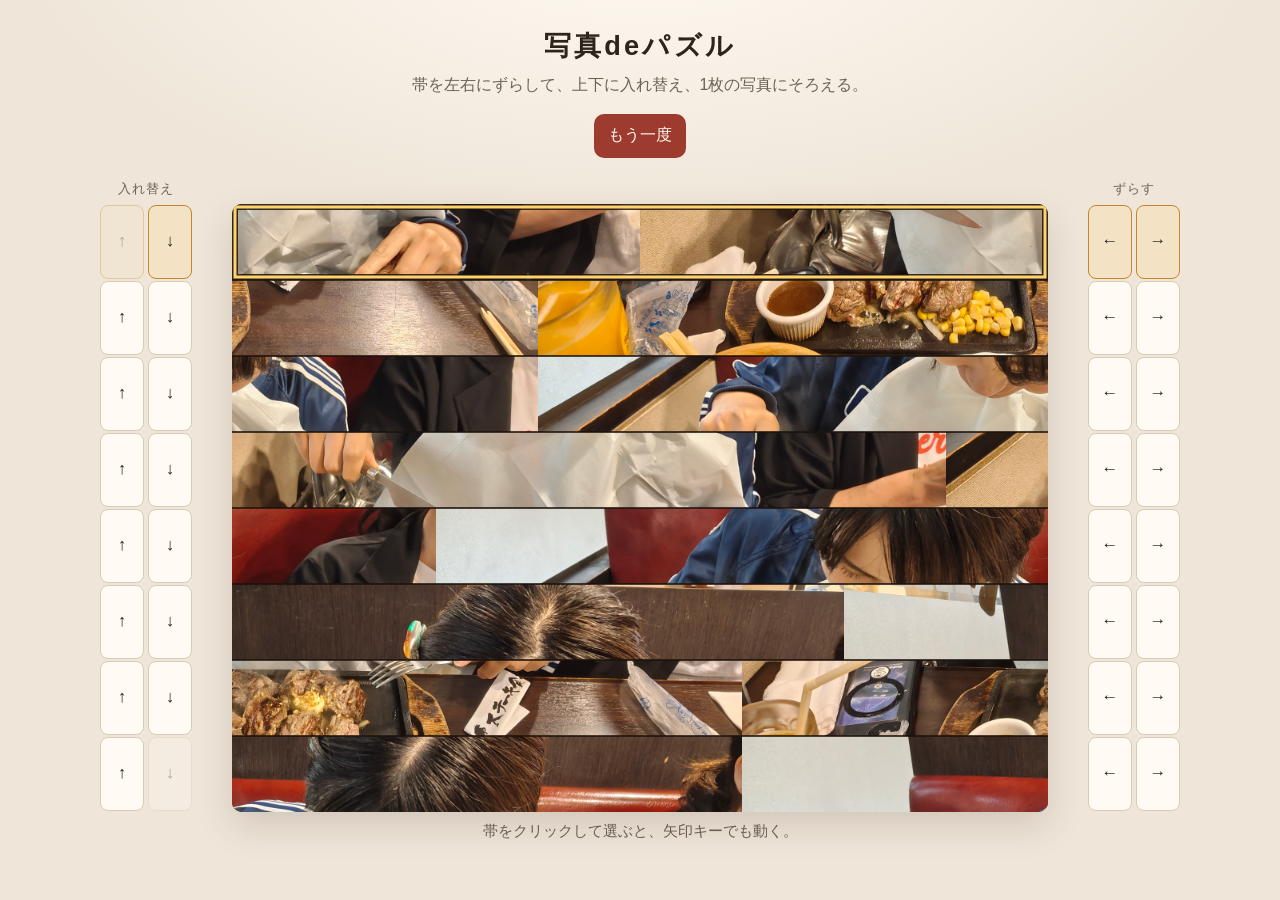
==== index.html @ 428641e6 "Publish the strip puzzle so it can be opened from outside this PC. Co-authored-by: Cursor <cursorage" ====
<!DOCTYPE html>
<html lang="ja">
<head>
  <meta charset="UTF-8">
  <meta name="viewport" content="width=device-width, initial-scale=1">
  <title>写真deパズル</title>
  <link rel="stylesheet" href="styles.css">
</head>
<body>
  <div class="app">
    <header>
      <h1>写真deパズル</h1>
      <p class="lede">帯を左右にずらして、上下に入れ替え、1枚の写真にそろえる。</p>
      <div class="toolbar">
        <label class="photo-field" id="photo-field">
          <span>写真</span>
          <select id="photo"></select>
        </label>
        <button type="button" id="restart" class="restart" disabled>もう一度</button>
      </div>
    </header>

    <p id="message" class="message" hidden></p>

    <div class="stage" id="stage">
      <div class="col">
        <div class="col-head">入れ替え</div>
        <div class="side" id="side-move"></div>
      </div>
      <div class="board-col" id="board-col">
        <div class="col-head spacer" aria-hidden="true"></div>
        <div class="board">
          <canvas id="board" width="640" height="480" aria-label="パズルの盤面"></canvas>
          <div id="clear" class="clear" hidden>できた</div>
        </div>
      </div>
      <div class="col">
        <div class="col-head">ずらす</div>
        <div class="side" id="side-shift"></div>
      </div>
    </div>

    <div class="mobile-controls" id="mobile-controls">
      <button type="button" data-act="up" aria-label="選択中の帯を上と入れ替える">↑</button>
      <button type="button" data-act="down" aria-label="選択中の帯を下と入れ替える">↓</button>
      <button type="button" data-act="left" aria-label="選択中の帯を左へずらす">←</button>
      <button type="button" data-act="right" aria-label="選択中の帯を右へずらす">→</button>
    </div>

    <p class="hint">帯をクリックして選ぶと、矢印キーでも動く。</p>
  </div>
  <script src="photos.js"></script>
  <script src="game.js"></script>
</body>
</html>
---- styles.css ----
:root {
  --bg: #efe6d9;
  --ink: #2c241d;
  --muted: #6d6258;
  --accent: #9c3b2e;
  --paper: #fffaf3;
  --line: #d9cbb8;
  --gold: #c9842a;
  --gold-soft: #f4e2c4;
}

* {
  box-sizing: border-box;
}

body {
  margin: 0;
  min-height: 100vh;
  color: var(--ink);
  background:
    radial-gradient(900px 420px at 50% -8%, #fffaf3, transparent 70%),
    var(--bg);
  font-family: "Yu Gothic UI", "Yu Gothic", "Hiragino Sans", Meiryo, sans-serif;
}

button,
select {
  font: inherit;
  color: inherit;
}

.app {
  min-height: 100vh;
  display: flex;
  flex-direction: column;
  align-items: center;
  padding: 28px 16px 36px;
}

header {
  text-align: center;
}

h1 {
  margin: 0;
  font-size: 1.7rem;
  font-weight: 700;
  letter-spacing: 0.12em;
}

.lede,
.hint {
  margin: 8px 0 0;
  color: var(--muted);
  line-height: 1.6;
  text-wrap: balance;
}

.hint {
  font-size: 0.92rem;
}

.mobile-controls {
  display: none;
}

.toolbar {
  display: flex;
  justify-content: center;
  align-items: center;
  gap: 10px;
  margin-top: 16px;
}

.photo-field {
  display: flex;
  align-items: center;
  gap: 8px;
}

.photo-field[hidden] {
  display: none;
}

select,
.restart {
  min-height: 44px;
  border-radius: 10px;
  border: 1px solid var(--line);
  background: var(--paper);
  padding: 0 14px;
}

.restart {
  background: var(--accent);
  color: #fffaf3;
  border: none;
  cursor: pointer;
}

.restart:disabled {
  opacity: 0.45;
  cursor: default;
}

.restart:hover:not(:disabled) {
  filter: brightness(1.08);
}

.message {
  margin: 14px 0 0;
  color: var(--accent);
}

.stage {
  width: min(1080px, 100%);
  margin-top: 18px;
  display: grid;
  grid-template-columns: auto minmax(0, 1fr) auto;
  column-gap: 10px;
  align-items: start;
}

.col-head {
  height: 28px;
  display: flex;
  align-items: flex-end;
  justify-content: center;
  padding-bottom: 6px;
  color: var(--muted);
  font-size: 0.82rem;
  letter-spacing: 0.08em;
}

.col-head.spacer {
  visibility: hidden;
}

.side {
  display: flex;
  flex-direction: column;
}

.pair {
  flex: 1 1 0;
  display: flex;
  gap: 4px;
  min-height: 0;
  padding: 1px 0;
}

.pair button {
  flex: 1;
  min-width: 44px;
  border: 1px solid var(--line);
  border-radius: 8px;
  background: var(--paper);
  cursor: pointer;
  font-size: 1.05rem;
  line-height: 1;
  user-select: none;
  touch-action: manipulation;
}

.pair.is-selected button {
  background: var(--gold-soft);
  border-color: var(--gold);
}

.pair button:hover:not(:disabled) {
  border-color: var(--gold);
}

.pair button:focus-visible,
.mobile-controls button:focus-visible,
.restart:focus-visible,
select:focus-visible {
  outline: 2px solid var(--gold);
  outline-offset: 2px;
}

.pair button:disabled {
  opacity: 0.32;
  cursor: default;
}

.board {
  position: relative;
  width: fit-content;
  margin: 0 auto;
  border-radius: 10px;
  overflow: hidden;
  box-shadow: 0 14px 36px rgba(55, 32, 16, 0.16);
  background: #2a211c;
}

canvas {
  display: block;
  max-width: 100%;
}

.clear {
  position: absolute;
  left: 0;
  right: 0;
  bottom: 0;
  height: 30%;
  display: flex;
  align-items: flex-end;
  justify-content: center;
  padding-bottom: 6%;
  background: linear-gradient(to top, rgba(24, 14, 10, 0.78), rgba(24, 14, 10, 0));
  color: #fffaf3;
  font-size: clamp(2rem, 5vw, 3.1rem);
  font-weight: 700;
  letter-spacing: 0.28em;
  text-indent: 0.28em;
  pointer-events: none;
  animation: rise 0.45s ease;
}

.clear[hidden] {
  display: none;
}

@keyframes rise {
  from {
    opacity: 0;
    transform: translateY(10px);
  }
  to {
    opacity: 1;
    transform: none;
  }
}

@media (max-width: 640px) {
  .app {
    padding: 18px 10px 24px;
  }

  h1 {
    font-size: 1.35rem;
  }

  .pair button {
    min-width: 36px;
    font-size: 0.95rem;
  }

  .stage {
    column-gap: 6px;
  }
}

@media (max-width: 560px) {
  .col {
    display: none;
  }

  .board-col .col-head {
    display: none;
  }

  .stage {
    grid-template-columns: 1fr;
  }

  .mobile-controls {
    display: flex;
    gap: 8px;
    width: min(520px, 100%);
    margin-top: 12px;
  }

  .mobile-controls button {
    flex: 1;
    min-height: 52px;
    border: 1px solid var(--line);
    border-radius: 12px;
    background: var(--paper);
    font-size: 1.35rem;
    cursor: pointer;
    touch-action: manipulation;
  }

  .mobile-controls button:disabled {
    opacity: 0.32;
    cursor: default;
  }
}

@media (prefers-reduced-motion: reduce) {
  .clear {
    animation: none;
  }
}
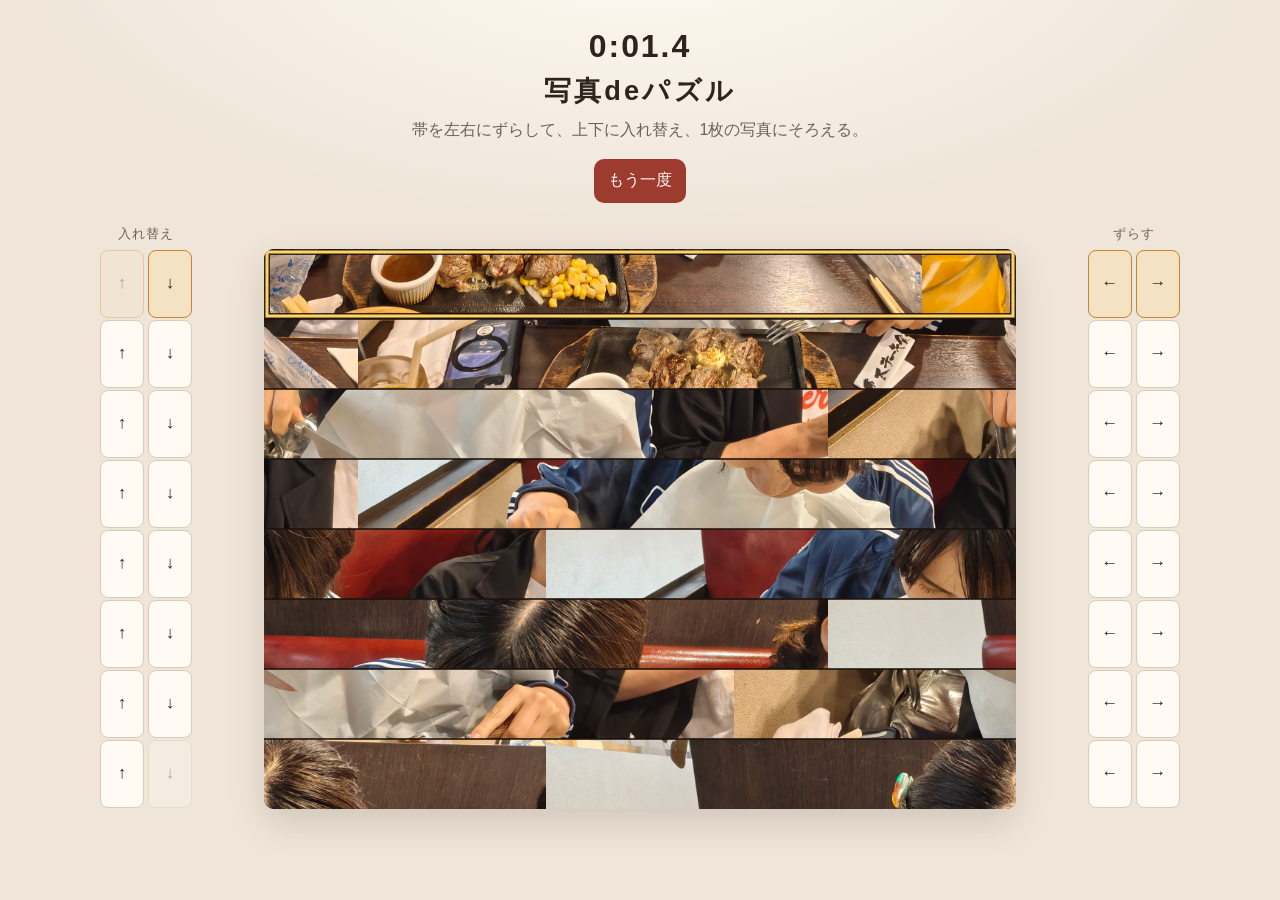
==== commit a845bc61: "Show a stopwatch at the top that stops when the photo is complete. Co-authored-by: Cursor <cursorage" ====
--- a/index.html
+++ b/index.html
@@ -4,11 +4,12 @@
   <meta charset="UTF-8">
   <meta name="viewport" content="width=device-width, initial-scale=1">
   <title>写真deパズル</title>
-  <link rel="stylesheet" href="styles.css">
+  <link rel="stylesheet" href="styles.css?v=2">
 </head>
 <body>
   <div class="app">
     <header>
+      <p class="timer" id="timer">0:00.0</p>
       <h1>写真deパズル</h1>
       <p class="lede">帯を左右にずらして、上下に入れ替え、1枚の写真にそろえる。</p>
       <div class="toolbar">
@@ -46,10 +47,8 @@
       <button type="button" data-act="left" aria-label="選択中の帯を左へずらす">←</button>
       <button type="button" data-act="right" aria-label="選択中の帯を右へずらす">→</button>
     </div>
-
-    <p class="hint">帯をクリックして選ぶと、矢印キーでも動く。</p>
   </div>
   <script src="photos.js"></script>
-  <script src="game.js"></script>
+  <script src="game.js?v=2"></script>
 </body>
 </html>
--- a/styles.css
+++ b/styles.css
@@ -48,16 +48,23 @@
   letter-spacing: 0.12em;
 }
 
-.lede,
-.hint {
+.lede {
   margin: 8px 0 0;
   color: var(--muted);
   line-height: 1.6;
   text-wrap: balance;
 }
 
-.hint {
-  font-size: 0.92rem;
+.timer {
+  margin: 0 0 8px;
+  font-size: 2rem;
+  font-weight: 700;
+  font-variant-numeric: tabular-nums;
+  letter-spacing: 0.06em;
+}
+
+.timer.is-stopped {
+  color: var(--accent);
 }
 
 .mobile-controls {
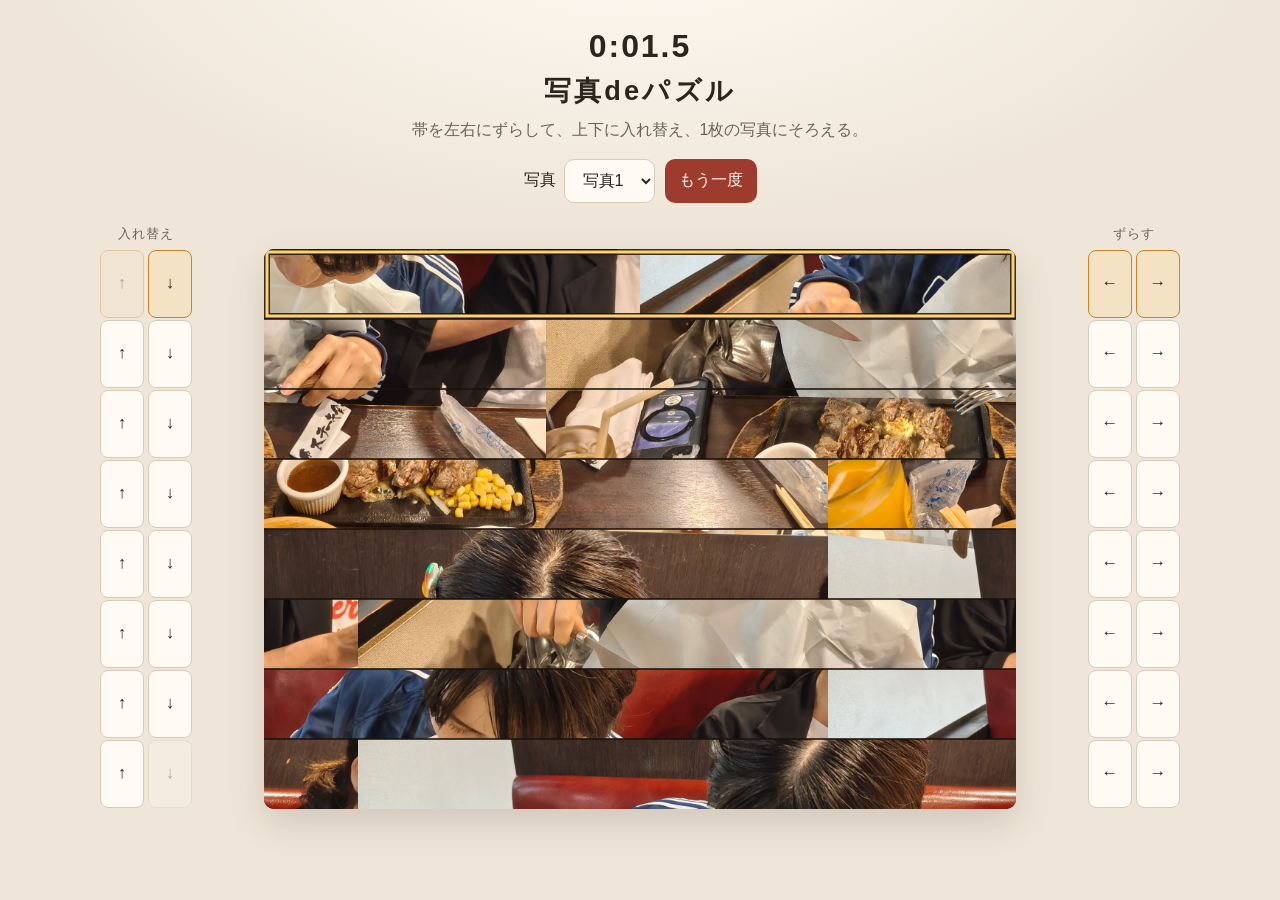
==== commit 8323f082: "Add the second photo so it can be chosen in the puzzle. Co-authored-by: Cursor <cursoragent@cursor.c" ====
--- a/index.html
+++ b/index.html
@@ -48,7 +48,7 @@
       <button type="button" data-act="right" aria-label="選択中の帯を右へずらす">→</button>
     </div>
   </div>
-  <script src="photos.js"></script>
+  <script src="photos.js?v=2"></script>
   <script src="game.js?v=2"></script>
 </body>
 </html>
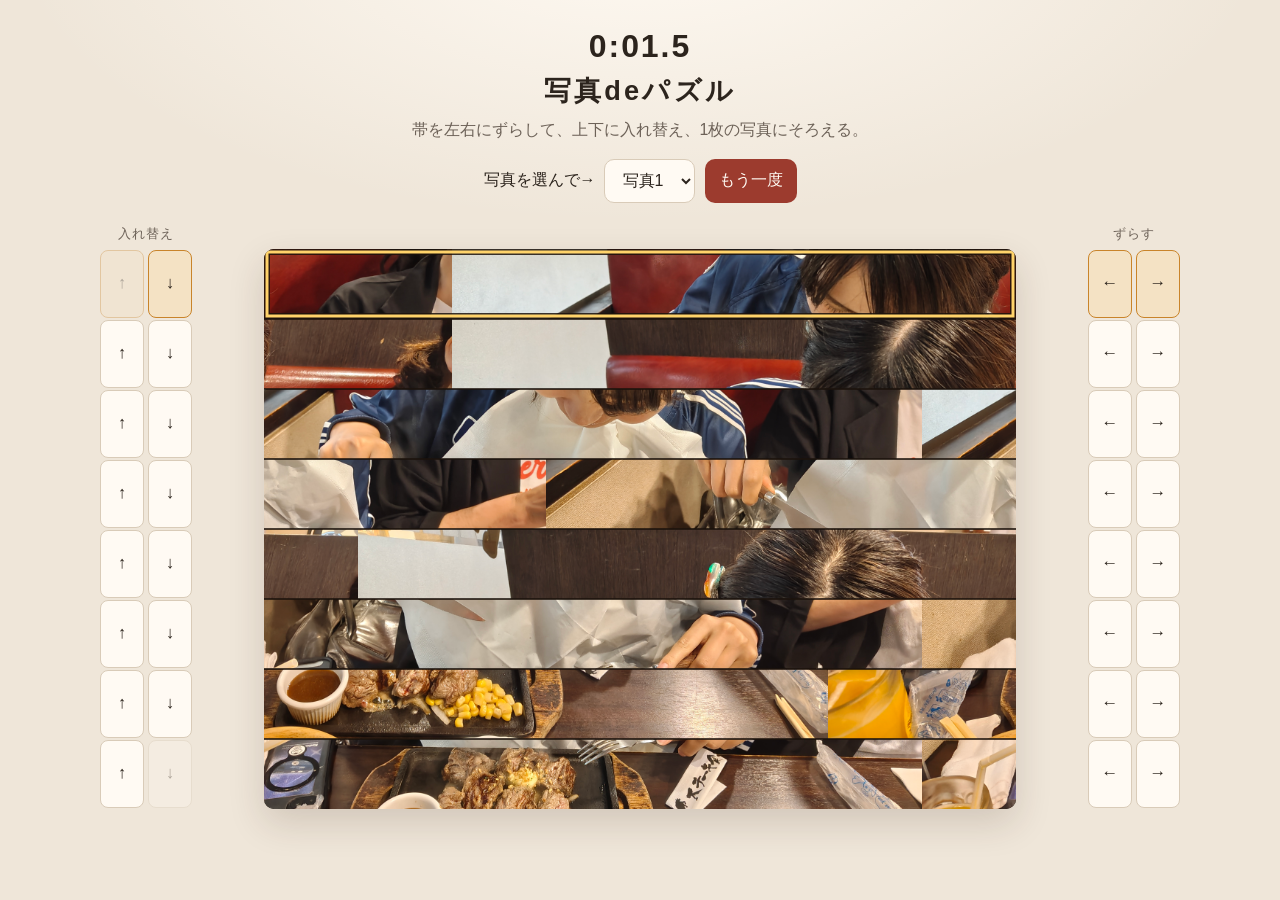
==== commit a37a7b78: "Change the photo picker label to 写真を選んで→. Co-authored-by: Cursor <cursoragent@cursor.com>" ====
--- a/index.html
+++ b/index.html
@@ -4,7 +4,7 @@
   <meta charset="UTF-8">
   <meta name="viewport" content="width=device-width, initial-scale=1">
   <title>写真deパズル</title>
-  <link rel="stylesheet" href="styles.css?v=2">
+  <link rel="stylesheet" href="styles.css?v=3">
 </head>
 <body>
   <div class="app">
@@ -14,7 +14,7 @@
       <p class="lede">帯を左右にずらして、上下に入れ替え、1枚の写真にそろえる。</p>
       <div class="toolbar">
         <label class="photo-field" id="photo-field">
-          <span>写真</span>
+          <span>写真を選んで→</span>
           <select id="photo"></select>
         </label>
         <button type="button" id="restart" class="restart" disabled>もう一度</button>
--- a/styles.css
+++ b/styles.css
@@ -83,6 +83,7 @@
   display: flex;
   align-items: center;
   gap: 8px;
+  white-space: nowrap;
 }
 
 .photo-field[hidden] {
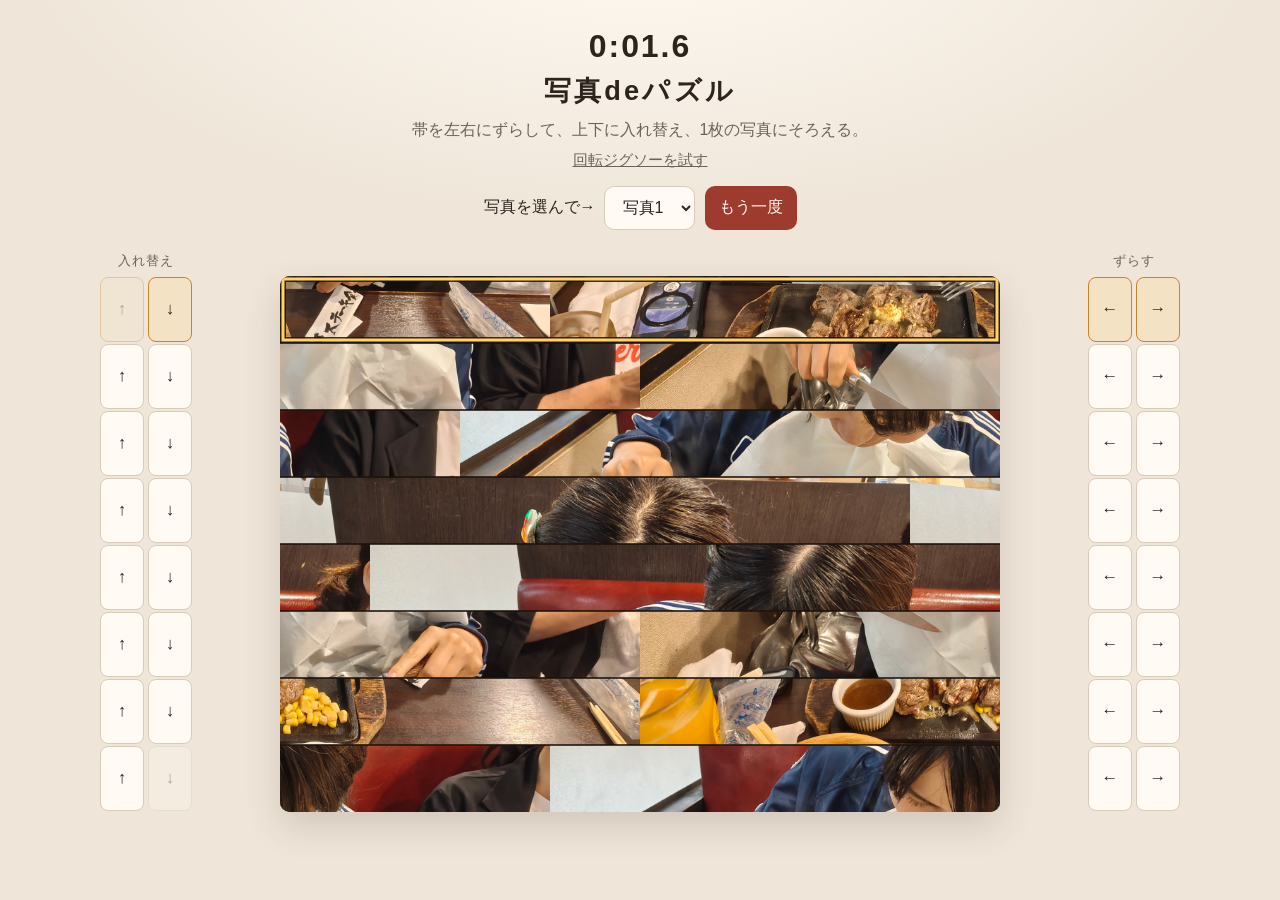
==== commit 1232cf3e: "Add a rotating jigsaw prototype using the yakitori photo. Co-authored-by: Cursor <cursoragent@cursor" ====
--- a/index.html
+++ b/index.html
@@ -4,7 +4,7 @@
   <meta charset="UTF-8">
   <meta name="viewport" content="width=device-width, initial-scale=1">
   <title>写真deパズル</title>
-  <link rel="stylesheet" href="styles.css?v=3">
+  <link rel="stylesheet" href="styles.css?v=4">
 </head>
 <body>
   <div class="app">
@@ -12,6 +12,7 @@
       <p class="timer" id="timer">0:00.0</p>
       <h1>写真deパズル</h1>
       <p class="lede">帯を左右にずらして、上下に入れ替え、1枚の写真にそろえる。</p>
+      <p class="switch"><a href="jigsaw.html">回転ジグソーを試す</a></p>
       <div class="toolbar">
         <label class="photo-field" id="photo-field">
           <span>写真を選んで→</span>
--- a/styles.css
+++ b/styles.css
@@ -53,6 +53,15 @@
   color: var(--muted);
   line-height: 1.6;
   text-wrap: balance;
+}
+
+.switch {
+  margin: 8px 0 0;
+}
+
+.switch a {
+  color: var(--muted);
+  font-size: 0.92rem;
 }
 
 .timer {
